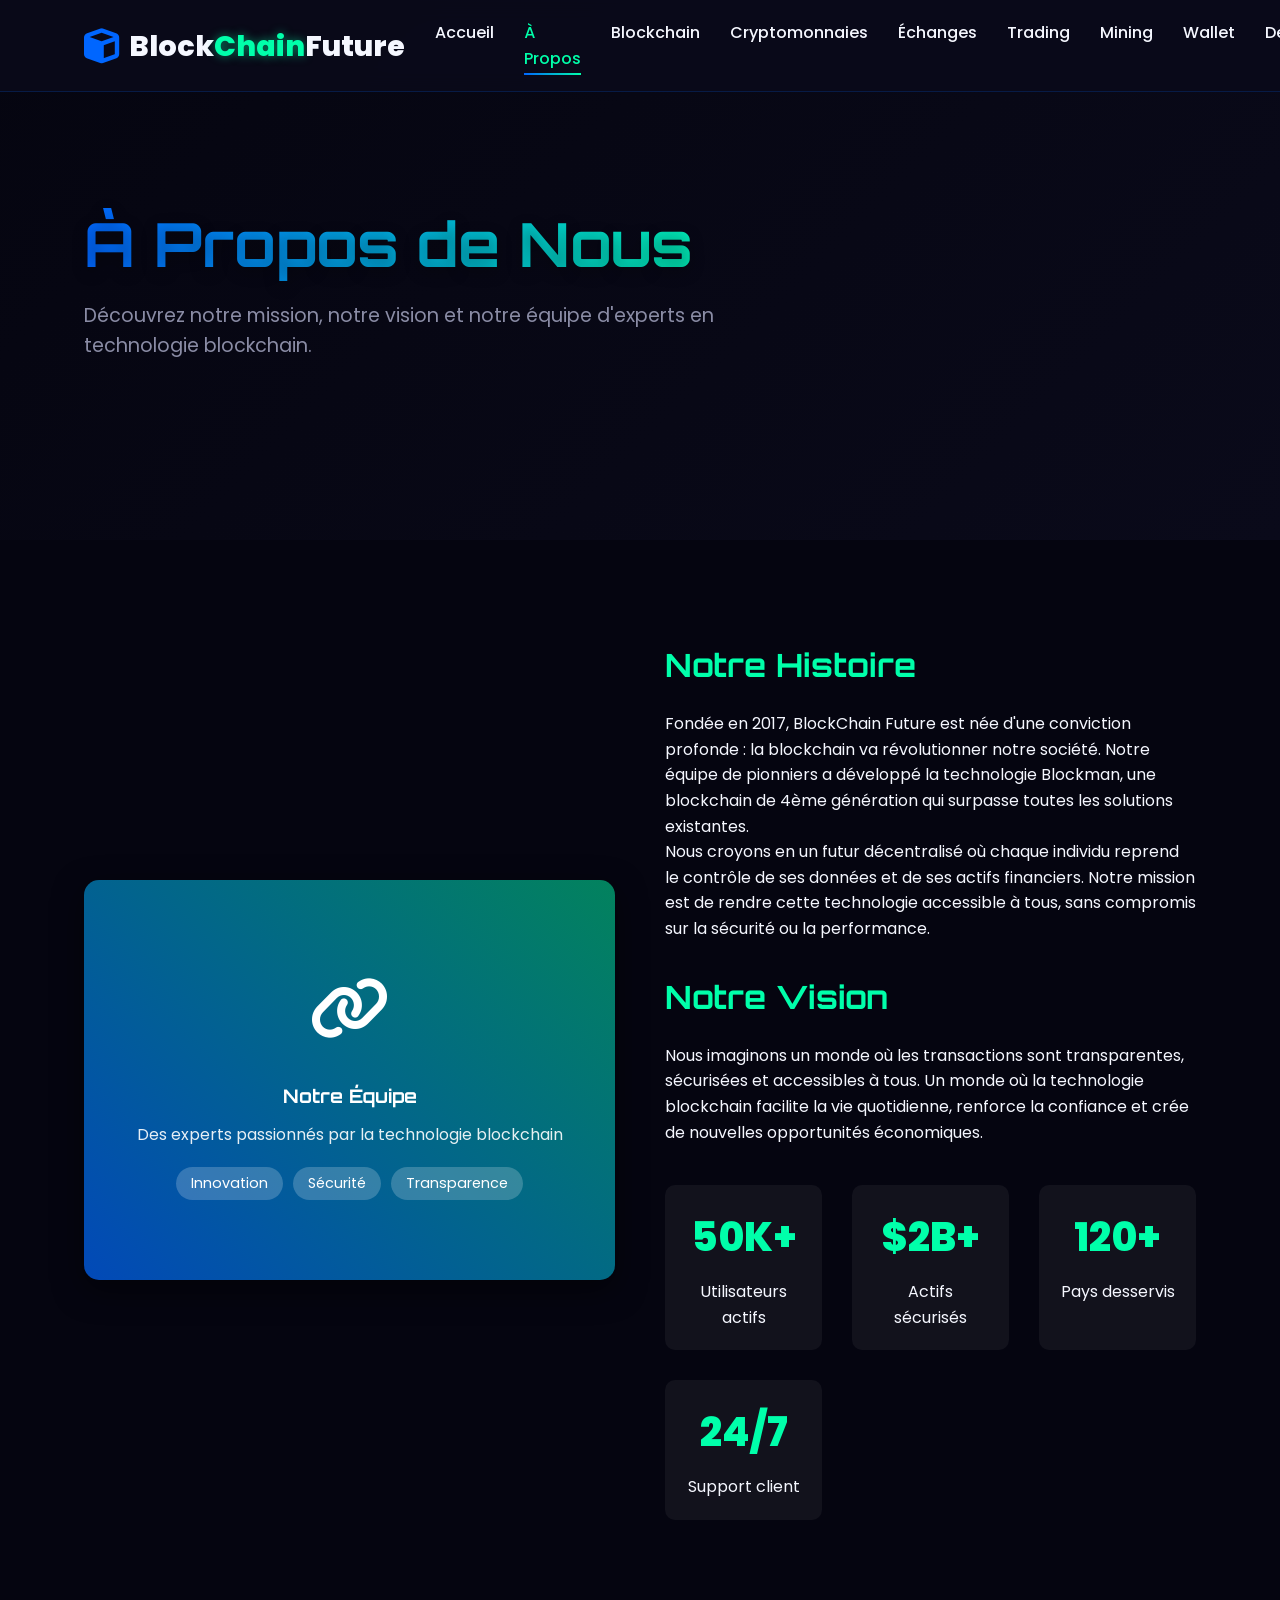
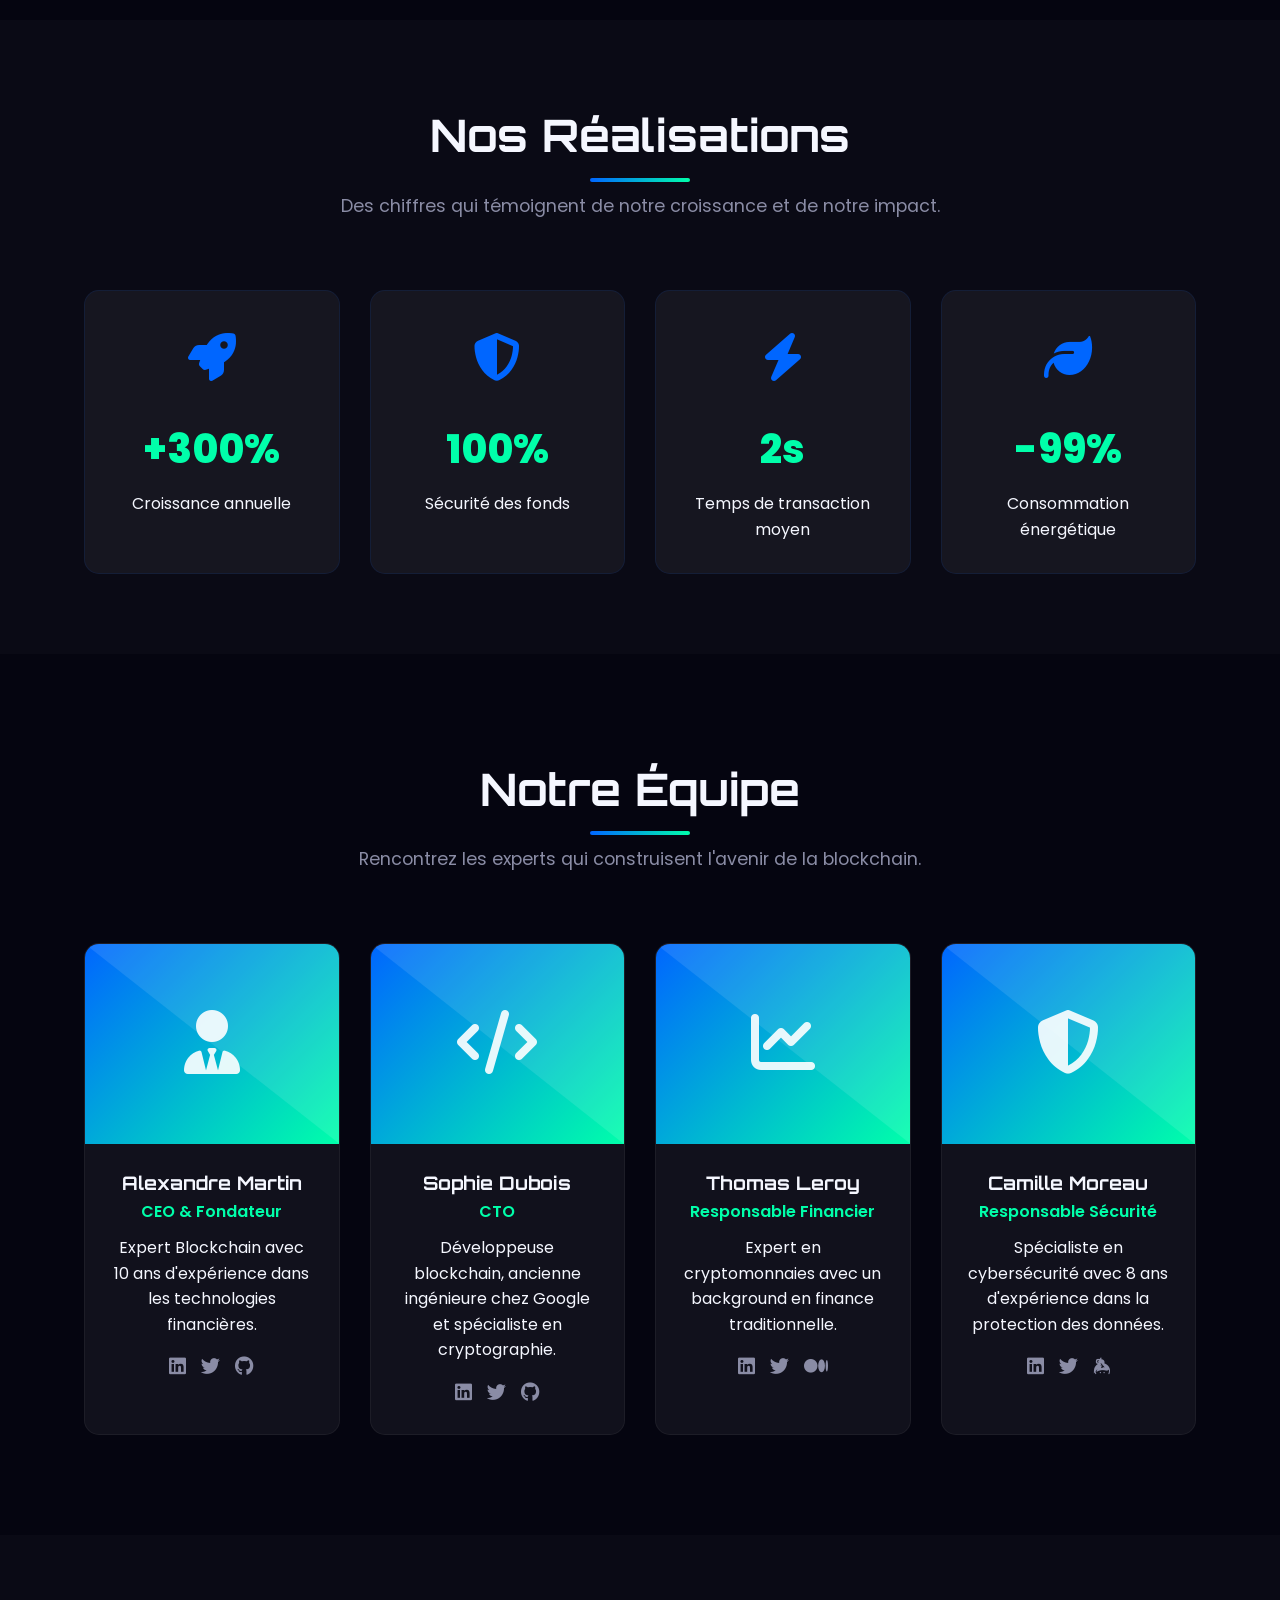
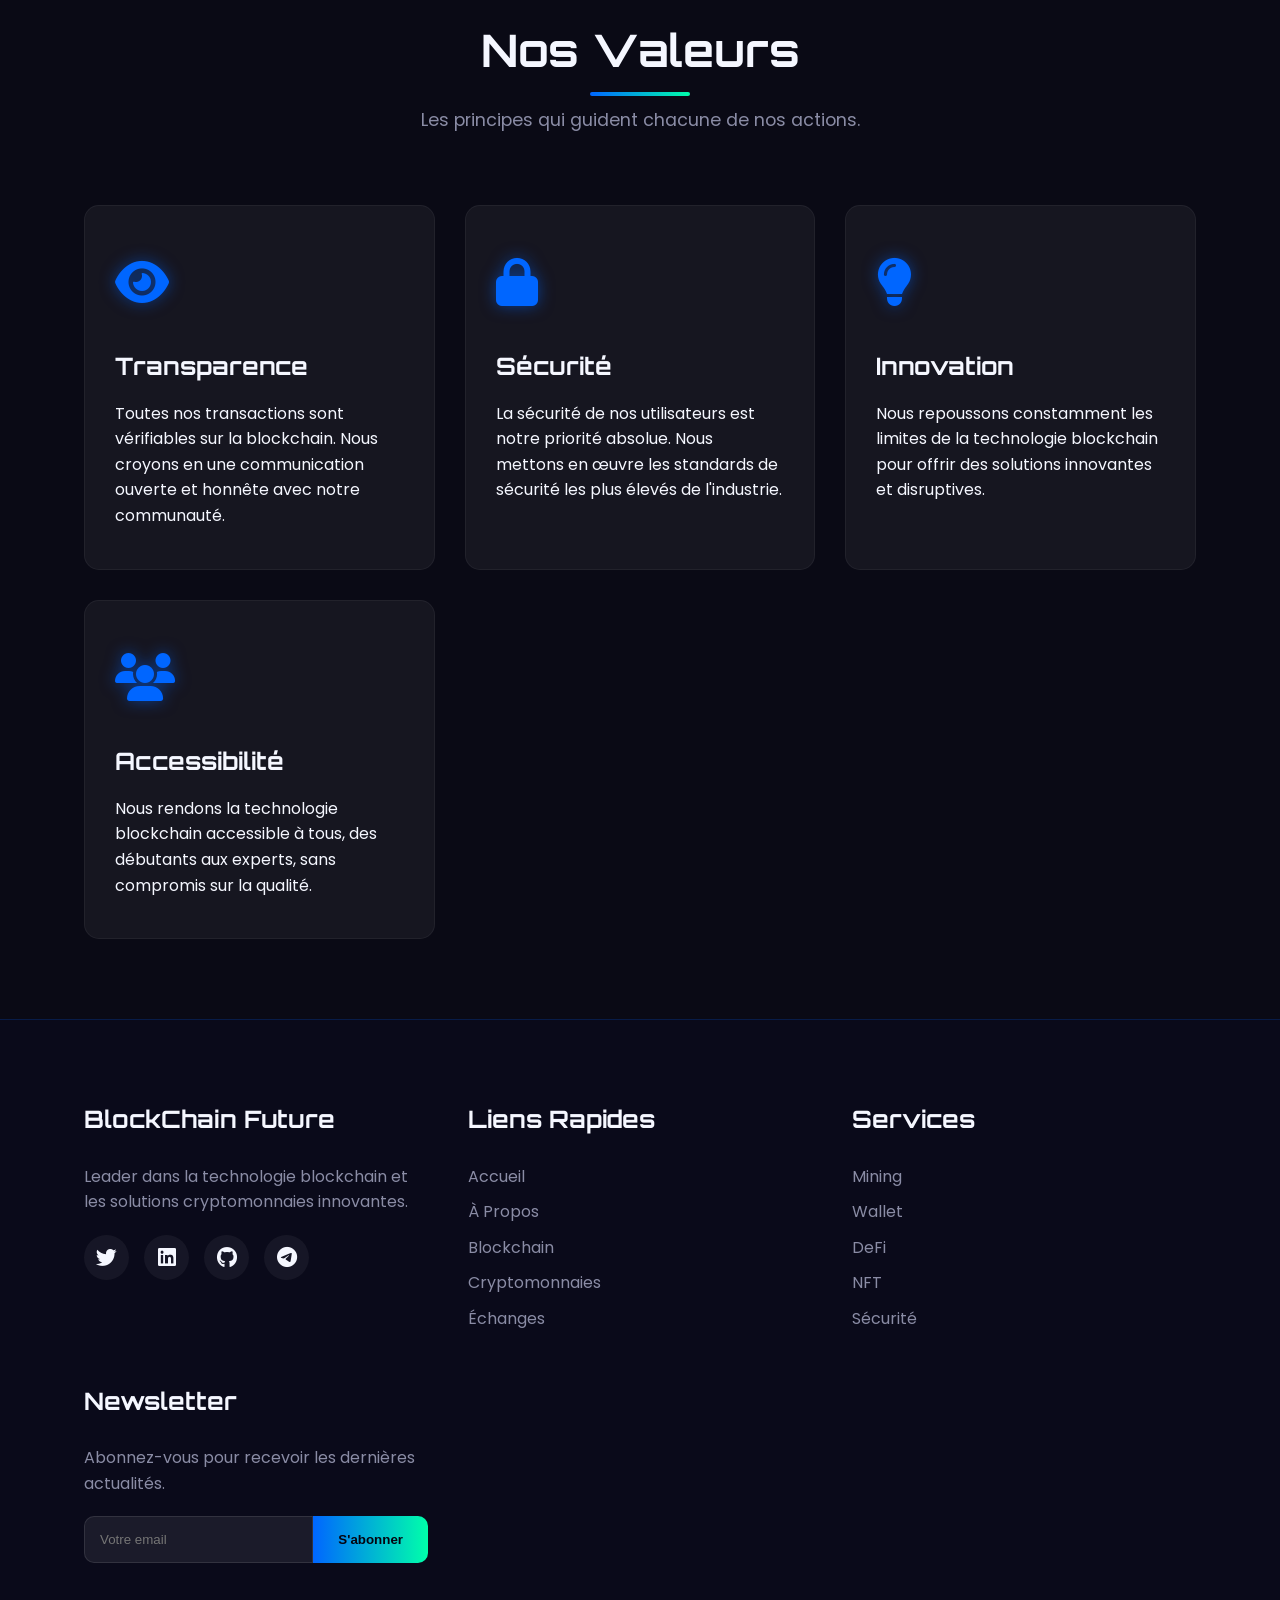
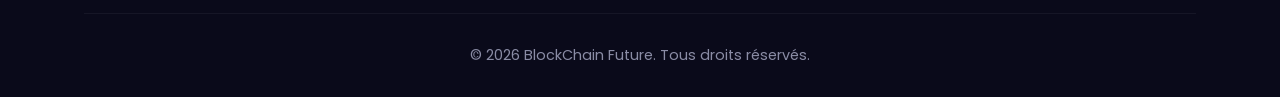
==== about.html @ aa8443ab "Update copyright year to 2026" ====
<!DOCTYPE html>
<html lang="fr">
<head>
    <meta charset="UTF-8">
    <meta name="viewport" content="width=device-width, initial-scale=1.0">
    <title>BlockChain Future - À Propos</title>
    <link rel="stylesheet" href="https://cdnjs.cloudflare.com/ajax/libs/font-awesome/6.4.0/css/all.min.css">
    <link href="https://fonts.googleapis.com/css2?family=Poppins:wght@300;400;500;600;700&family=Orbitron:wght@400;500;700;800&display=swap" rel="stylesheet">
    <link rel="stylesheet" href="style.css">
    <style>
        /* Styles spécifiques pour la page À Propos */
        .about-image-container {
            position: relative;
            border-radius: 15px;
            overflow: hidden;
            box-shadow: var(--shadow);
            height: 400px;
            transition: all 0.5s ease;
        }
        
        .about-image-container:hover {
            transform: translateY(-10px);
            box-shadow: 0 20px 40px rgba(0, 0, 0, 0.4);
        }
        
        .about-image-overlay {
            position: absolute;
            top: 0;
            left: 0;
            width: 100%;
            height: 100%;
            background: linear-gradient(45deg, rgba(0,102,255,0.7), rgba(0,255,170,0.5));
            display: flex;
            align-items: center;
            justify-content: center;
            flex-direction: column;
            color: white;
            text-align: center;
            padding: 30px;
        }
        
        .about-image-icon {
            font-size: 4rem;
            margin-bottom: 20px;
            animation: pulse 2s infinite;
        }
        
        .team-gallery {
            display: grid;
            grid-template-columns: repeat(auto-fit, minmax(250px, 1fr));
            gap: 30px;
            margin-top: 50px;
        }
        
        .team-member {
            background-color: rgba(255, 255, 255, 0.05);
            border-radius: 15px;
            overflow: hidden;
            transition: all 0.3s ease;
            border: 1px solid rgba(255, 255, 255, 0.05);
            text-align: center;
        }
        
        .team-member:hover {
            transform: translateY(-10px);
            border-color: var(--primary);
            box-shadow: var(--shadow);
        }
        
        .member-photo {
            height: 200px;
            width: 100%;
            background: linear-gradient(135deg, var(--primary), var(--secondary));
            position: relative;
            overflow: hidden;
        }
        
        .member-photo::before {
            content: '';
            position: absolute;
            top: 0;
            left: 0;
            width: 100%;
            height: 100%;
            background-image: url('data:image/svg+xml;utf8,<svg xmlns="http://www.w3.org/2000/svg" viewBox="0 0 100 100" preserveAspectRatio="none"><path d="M0,0 L100,0 L100,100 Z" fill="rgba(255,255,255,0.1)"/></svg>');
        }
        
        .member-info {
            padding: 25px;
        }
        
        .member-role {
            color: var(--secondary);
            font-weight: 600;
            margin-bottom: 10px;
        }
        
        .member-social {
            display: flex;
            justify-content: center;
            gap: 15px;
            margin-top: 15px;
        }
        
        .member-social a {
            color: var(--gray);
            font-size: 1.2rem;
            transition: all 0.3s ease;
        }
        
        .member-social a:hover {
            color: var(--primary);
            transform: translateY(-3px);
        }
        
        .achievements {
            display: grid;
            grid-template-columns: repeat(auto-fit, minmax(200px, 1fr));
            gap: 30px;
            margin-top: 50px;
        }
        
        .achievement-item {
            text-align: center;
            padding: 30px 20px;
            background-color: rgba(255, 255, 255, 0.05);
            border-radius: 15px;
            border: 1px solid rgba(0, 102, 255, 0.1);
            transition: all 0.3s ease;
        }
        
        .achievement-item:hover {
            transform: translateY(-10px);
            border-color: var(--primary);
            box-shadow: var(--shadow);
        }
        
        .achievement-icon {
            font-size: 3rem;
            color: var(--primary);
            margin-bottom: 20px;
        }
        
        .achievement-number {
            font-size: 2.5rem;
            font-weight: 800;
            color: var(--secondary);
            margin-bottom: 10px;
        }
        
        @keyframes float {
            0%, 100% { transform: translateY(0); }
            50% { transform: translateY(-20px); }
        }
        
        .floating-icon {
            animation: float 5s ease-in-out infinite;
        }
    </style>
</head>
<body>
    <!-- Navigation -->
    <nav class="navbar">
        <div class="container nav-container">
            <a href="index.html" class="logo">
                <i class="fas fa-cube"></i> Block<span>Chain</span>Future
            </a>
            
            <button class="mobile-menu-btn" id="mobileMenuBtn">
                <i class="fas fa-bars"></i>
            </button>
            
            <ul class="nav-links" id="navLinks">
                <li><a href="index.html" class="nav-link">Accueil</a></li>
                <li><a href="about.html" class="nav-link active">À Propos</a></li>
                <li><a href="blockchain.html" class="nav-link">Blockchain</a></li>
                <li><a href="crypto.html" class="nav-link">Cryptomonnaies</a></li>
                <li><a href="exchanges.html" class="nav-link">Échanges</a></li>
                <li><a href="trading.html" class="nav-link">Trading</a></li>
                <li><a href="mining.html" class="nav-link">Mining</a></li>
                <li><a href="wallet.html" class="nav-link">Wallet</a></li>
                <li><a href="defi.html" class="nav-link">DeFi</a></li>
                <li><a href="nft.html" class="nav-link">NFT</a></li>
                <li><a href="security.html" class="nav-link">Sécurité</a></li>
                <li><a href="contact.html" class="nav-link">Contact</a></li>
            </ul>
        </div>
    </nav>

    <!-- About Hero -->
    <section class="hero" style="min-height: 60vh; padding: 150px 0 80px;">
        <div class="container">
            <div class="hero-content">
                <h1>À Propos de Nous</h1>
                <p>Découvrez notre mission, notre vision et notre équipe d'experts en technologie blockchain.</p>
            </div>
        </div>
    </section>

    <!-- About Content -->
    <section class="about-section">
        <div class="container">
            <div class="about-content">
                <div class="about-image-container">
                    <div class="about-image-overlay">
                        <div class="about-image-icon floating-icon">
                            <i class="fas fa-link"></i>
                        </div>
                        <h3 style="color: white; margin-bottom: 10px;">Notre Équipe</h3>
                        <p style="color: rgba(255,255,255,0.9);">Des experts passionnés par la technologie blockchain</p>
                        <div style="margin-top: 20px; display: flex; gap: 10px; flex-wrap: wrap; justify-content: center;">
                            <span style="background: rgba(255,255,255,0.2); padding: 5px 15px; border-radius: 20px; font-size: 0.9rem;">Innovation</span>
                            <span style="background: rgba(255,255,255,0.2); padding: 5px 15px; border-radius: 20px; font-size: 0.9rem;">Sécurité</span>
                            <span style="background: rgba(255,255,255,0.2); padding: 5px 15px; border-radius: 20px; font-size: 0.9rem;">Transparence</span>
                        </div>
                    </div>
                    <!-- L'image serait ici en arrière-plan, mais nous utilisons un overlay coloré -->
                </div>
                
                <div class="about-text">
                    <h3>Notre Histoire</h3>
                    <p>Fondée en 2017, BlockChain Future est née d'une conviction profonde : la blockchain va révolutionner notre société. Notre équipe de pionniers a développé la technologie Blockman, une blockchain de 4ème génération qui surpasse toutes les solutions existantes.</p>
                    <p>Nous croyons en un futur décentralisé où chaque individu reprend le contrôle de ses données et de ses actifs financiers. Notre mission est de rendre cette technologie accessible à tous, sans compromis sur la sécurité ou la performance.</p>
                    
                    <h3 style="margin-top: 30px;">Notre Vision</h3>
                    <p>Nous imaginons un monde où les transactions sont transparentes, sécurisées et accessibles à tous. Un monde où la technologie blockchain facilite la vie quotidienne, renforce la confiance et crée de nouvelles opportunités économiques.</p>
                    
                    <div class="stats" style="margin-top: 40px;">
                        <div class="stat-item">
                            <div class="stat-number">50K+</div>
                            <div>Utilisateurs actifs</div>
                        </div>
                        <div class="stat-item">
                            <div class="stat-number">$2B+</div>
                            <div>Actifs sécurisés</div>
                        </div>
                        <div class="stat-item">
                            <div class="stat-number">120+</div>
                            <div>Pays desservis</div>
                        </div>
                        <div class="stat-item">
                            <div class="stat-number">24/7</div>
                            <div>Support client</div>
                        </div>
                    </div>
                </div>
            </div>
        </div>
    </section>

    <!-- Achievements Section -->
    <section class="achievements-section" style="background-color: rgba(255,255,255,0.02); padding: 80px 0;">
        <div class="container">
            <div class="section-title">
                <h2>Nos Réalisations</h2>
                <p>Des chiffres qui témoignent de notre croissance et de notre impact.</p>
            </div>
            
            <div class="achievements">
                <div class="achievement-item">
                    <div class="achievement-icon">
                        <i class="fas fa-rocket"></i>
                    </div>
                    <div class="achievement-number">+300%</div>
                    <p>Croissance annuelle</p>
                </div>
                
                <div class="achievement-item">
                    <div class="achievement-icon">
                        <i class="fas fa-shield-alt"></i>
                    </div>
                    <div class="achievement-number">100%</div>
                    <p>Sécurité des fonds</p>
                </div>
                
                <div class="achievement-item">
                    <div class="achievement-icon">
                        <i class="fas fa-bolt"></i>
                    </div>
                    <div class="achievement-number">2s</div>
                    <p>Temps de transaction moyen</p>
                </div>
                
                <div class="achievement-item">
                    <div class="achievement-icon">
                        <i class="fas fa-leaf"></i>
                    </div>
                    <div class="achievement-number">-99%</div>
                    <p>Consommation énergétique</p>
                </div>
            </div>
        </div>
    </section>

    <!-- Team Section -->
    <section class="team-section">
        <div class="container">
            <div class="section-title">
                <h2>Notre Équipe</h2>
                <p>Rencontrez les experts qui construisent l'avenir de la blockchain.</p>
            </div>
            
            <div class="team-gallery">
                <div class="team-member">
                    <div class="member-photo">
                        <div style="position: absolute; top: 50%; left: 50%; transform: translate(-50%, -50%); font-size: 4rem; color: rgba(255,255,255,0.9);">
                            <i class="fas fa-user-tie"></i>
                        </div>
                    </div>
                    <div class="member-info">
                        <h3>Alexandre Martin</h3>
                        <div class="member-role">CEO & Fondateur</div>
                        <p>Expert Blockchain avec 10 ans d'expérience dans les technologies financières.</p>
                        <div class="member-social">
                            <a href="#"><i class="fab fa-linkedin"></i></a>
                            <a href="#"><i class="fab fa-twitter"></i></a>
                            <a href="#"><i class="fab fa-github"></i></a>
                        </div>
                    </div>
                </div>
                
                <div class="team-member">
                    <div class="member-photo">
                        <div style="position: absolute; top: 50%; left: 50%; transform: translate(-50%, -50%); font-size: 4rem; color: rgba(255,255,255,0.9);">
                            <i class="fas fa-code"></i>
                        </div>
                    </div>
                    <div class="member-info">
                        <h3>Sophie Dubois</h3>
                        <div class="member-role">CTO</div>
                        <p>Développeuse blockchain, ancienne ingénieure chez Google et spécialiste en cryptographie.</p>
                        <div class="member-social">
                            <a href="#"><i class="fab fa-linkedin"></i></a>
                            <a href="#"><i class="fab fa-twitter"></i></a>
                            <a href="#"><i class="fab fa-github"></i></a>
                        </div>
                    </div>
                </div>
                
                <div class="team-member">
                    <div class="member-photo">
                        <div style="position: absolute; top: 50%; left: 50%; transform: translate(-50%, -50%); font-size: 4rem; color: rgba(255,255,255,0.9);">
                            <i class="fas fa-chart-line"></i>
                        </div>
                    </div>
                    <div class="member-info">
                        <h3>Thomas Leroy</h3>
                        <div class="member-role">Responsable Financier</div>
                        <p>Expert en cryptomonnaies avec un background en finance traditionnelle.</p>
                        <div class="member-social">
                            <a href="#"><i class="fab fa-linkedin"></i></a>
                            <a href="#"><i class="fab fa-twitter"></i></a>
                            <a href="#"><i class="fab fa-medium"></i></a>
                        </div>
                    </div>
                </div>
                
                <div class="team-member">
                    <div class="member-photo">
                        <div style="position: absolute; top: 50%; left: 50%; transform: translate(-50%, -50%); font-size: 4rem; color: rgba(255,255,255,0.9);">
                            <i class="fas fa-shield-alt"></i>
                        </div>
                    </div>
                    <div class="member-info">
                        <h3>Camille Moreau</h3>
                        <div class="member-role">Responsable Sécurité</div>
                        <p>Spécialiste en cybersécurité avec 8 ans d'expérience dans la protection des données.</p>
                        <div class="member-social">
                            <a href="#"><i class="fab fa-linkedin"></i></a>
                            <a href="#"><i class="fab fa-twitter"></i></a>
                            <a href="#"><i class="fab fa-keybase"></i></a>
                        </div>
                    </div>
                </div>
            </div>
        </div>
    </section>

    <!-- Values Section -->
    <section class="values-section" style="background-color: rgba(255,255,255,0.02); padding: 80px 0;">
        <div class="container">
            <div class="section-title">
                <h2>Nos Valeurs</h2>
                <p>Les principes qui guident chacune de nos actions.</p>
            </div>
            
            <div class="features">
                <div class="feature-card">
                    <div class="feature-icon">
                        <i class="fas fa-eye"></i>
                    </div>
                    <h3>Transparence</h3>
                    <p>Toutes nos transactions sont vérifiables sur la blockchain. Nous croyons en une communication ouverte et honnête avec notre communauté.</p>
                </div>
                
                <div class="feature-card">
                    <div class="feature-icon">
                        <i class="fas fa-lock"></i>
                    </div>
                    <h3>Sécurité</h3>
                    <p>La sécurité de nos utilisateurs est notre priorité absolue. Nous mettons en œuvre les standards de sécurité les plus élevés de l'industrie.</p>
                </div>
                
                <div class="feature-card">
                    <div class="feature-icon">
                        <i class="fas fa-lightbulb"></i>
                    </div>
                    <h3>Innovation</h3>
                    <p>Nous repoussons constamment les limites de la technologie blockchain pour offrir des solutions innovantes et disruptives.</p>
                </div>
                
                <div class="feature-card">
                    <div class="feature-icon">
                        <i class="fas fa-users"></i>
                    </div>
                    <h3>Accessibilité</h3>
                    <p>Nous rendons la technologie blockchain accessible à tous, des débutants aux experts, sans compromis sur la qualité.</p>
                </div>
            </div>
        </div>
    </section>

    <!-- Footer -->
    <footer>
        <div class="container">
            <div class="footer-content">
                <div class="footer-column">
                    <h3>BlockChain Future</h3>
                    <p>Leader dans la technologie blockchain et les solutions cryptomonnaies innovantes.</p>
                    <div class="social-icons">
                        <a href="#"><i class="fab fa-twitter"></i></a>
                        <a href="#"><i class="fab fa-linkedin"></i></a>
                        <a href="#"><i class="fab fa-github"></i></a>
                        <a href="#"><i class="fab fa-telegram"></i></a>
                    </div>
                </div>
                
                <div class="footer-column">
                    <h3>Liens Rapides</h3>
                    <a href="index.html">Accueil</a>
                    <a href="about.html">À Propos</a>
                    <a href="blockchain.html">Blockchain</a>
                    <a href="crypto.html">Cryptomonnaies</a>
                    <a href="exchanges.html">Échanges</a>
                </div>
                
                <div class="footer-column">
                    <h3>Services</h3>
                    <a href="mining.html">Mining</a>
                    <a href="wallet.html">Wallet</a>
                    <a href="defi.html">DeFi</a>
                    <a href="nft.html">NFT</a>
                    <a href="security.html">Sécurité</a>
                </div>
                
                <div class="footer-column">
                    <h3>Newsletter</h3>
                    <p>Abonnez-vous pour recevoir les dernières actualités.</p>
                    <div class="newsletter-form">
                        <input type="email" class="newsletter-input" placeholder="Votre email">
                        <button class="newsletter-btn">S'abonner</button>
                    </div>
                </div>
            </div>
            
            <div class="copyright">
                <p>&copy; 2026 BlockChain Future. Tous droits réservés.</p>
            </div>
        </div>
    </footer>

    <script src="script.js"></script>
    <script>
        // Script spécifique pour la page À Propos
        document.addEventListener('DOMContentLoaded', function() {
            // Animation des membres de l'équipe
            const teamMembers = document.querySelectorAll('.team-member');
            
            teamMembers.forEach((member, index) => {
                member.style.opacity = '0';
                member.style.transform = 'translateY(30px)';
                
                setTimeout(() => {
                    member.style.transition = 'opacity 0.5s ease, transform 0.5s ease';
                    member.style.opacity = '1';
                    member.style.transform = 'translateY(0)';
                }, 200 * index);
            });
            
            // Animation des réalisations
            const achievementNumbers = document.querySelectorAll('.achievement-number');
            
            achievementNumbers.forEach(number => {
                const finalValue = number.textContent;
                let currentValue = 0;
                
                // Animer les chiffres
                const animateNumber = () => {
                    if (currentValue < parseFloat(finalValue.replace('+', '').replace('%', ''))) {
                        currentValue += parseFloat(finalValue) / 20;
                        number.textContent = Math.floor(currentValue) + finalValue.replace(/[0-9]/g, '');
                        setTimeout(animateNumber, 50);
                    } else {
                        number.textContent = finalValue;
                    }
                };
                
                // Démarrer l'animation quand l'élément est visible
                const observer = new IntersectionObserver((entries) => {
                    entries.forEach(entry => {
                        if (entry.isIntersecting) {
                            animateNumber();
                            observer.unobserve(entry.target);
                        }
                    });
                }, { threshold: 0.5 });
                
                observer.observe(number);
            });
            
            // Animation de l'image au survol
            const aboutImage = document.querySelector('.about-image-container');
            if (aboutImage) {
                aboutImage.addEventListener('mouseenter', function() {
                    const icon = this.querySelector('.about-image-icon');
                    icon.style.transform = 'scale(1.2) rotate(10deg)';
                });
                
                aboutImage.addEventListener('mouseleave', function() {
                    const icon = this.querySelector('.about-image-icon');
                    icon.style.transform = 'scale(1) rotate(0deg)';
                });
            }
        });
    </script>
</body>
</html>
---- style.css ----
/* ===== RESET & VARIABLES ===== */
* {
    margin: 0;
    padding: 0;
    box-sizing: border-box;
}

:root {
    --primary: #0066ff;
    --secondary: #00ffaa;
    --accent: #ff00cc;
    --dark: #0a0a1a;
    --darker: #050510;
    --light: #f5f7ff;
    --gray: #8a8ca5;
    --success: #00ff88;
    --warning: #ffcc00;
    --danger: #ff3366;
    --shadow: 0 10px 30px rgba(0, 0, 0, 0.5);
    --glow: 0 0 20px rgba(0, 102, 255, 0.5);
    --glow-secondary: 0 0 20px rgba(0, 255, 170, 0.5);
}

html {
    scroll-behavior: smooth;
}

body {
    font-family: 'Poppins', sans-serif;
    background-color: var(--darker);
    color: var(--light);
    line-height: 1.6;
    overflow-x: hidden;
}

h1, h2, h3, h4, h5 {
    font-family: 'Orbitron', sans-serif;
    font-weight: 700;
}

.container {
    width: 90%;
    max-width: 1200px;
    margin: 0 auto;
    padding: 0 20px;
}

/* ===== NAVIGATION ===== */
.navbar {
    position: fixed;
    top: 0;
    left: 0;
    width: 100%;
    background-color: rgba(10, 10, 26, 0.95);
    backdrop-filter: blur(10px);
    padding: 20px 0;
    z-index: 1000;
    border-bottom: 1px solid rgba(0, 102, 255, 0.2);
    transition: all 0.3s ease;
}

.navbar.scrolled {
    padding: 15px 0;
    box-shadow: var(--shadow);
}

.nav-container {
    display: flex;
    justify-content: space-between;
    align-items: center;
}

.logo {
    display: flex;
    align-items: center;
    font-size: 1.8rem;
    font-weight: 800;
    color: var(--light);
    text-decoration: none;
}

.logo i {
    color: var(--primary);
    margin-right: 10px;
    font-size: 2.2rem;
}

.logo span {
    color: var(--secondary);
    text-shadow: 0 0 10px rgba(0, 255, 170, 0.5);
}

.nav-links {
    display: flex;
    list-style: none;
}

.nav-links li {
    margin-left: 30px;
}

.nav-links a {
    color: var(--light);
    text-decoration: none;
    font-weight: 500;
    font-size: 1rem;
    transition: all 0.3s ease;
    position: relative;
    padding: 5px 0;
}

.nav-links a:hover {
    color: var(--secondary);
}

.nav-links a.active {
    color: var(--secondary);
}

.nav-links a.active::after {
    width: 100%;
}

.nav-links a::after {
    content: '';
    position: absolute;
    bottom: 0;
    left: 0;
    width: 0;
    height: 2px;
    background: linear-gradient(to right, var(--primary), var(--secondary));
    transition: width 0.3s ease;
}

.nav-links a:hover::after {
    width: 100%;
}

.mobile-menu-btn {
    display: none;
    background: none;
    border: none;
    color: var(--light);
    font-size: 1.5rem;
    cursor: pointer;
}

/* ===== HERO SECTION ===== */
.hero {
    padding: 180px 0 120px;
    background: linear-gradient(135deg, var(--darker) 0%, var(--dark) 100%);
    position: relative;
    overflow: hidden;
    min-height: 100vh;
    display: flex;
    align-items: center;
}

.hero-bg {
    position: absolute;
    top: 0;
    left: 0;
    width: 100%;
    height: 100%;
    background-image: 
        radial-gradient(circle at 20% 30%, rgba(0, 102, 255, 0.1) 0%, transparent 20%),
        radial-gradient(circle at 80% 70%, rgba(0, 255, 170, 0.1) 0%, transparent 20%),
        radial-gradient(circle at 40% 80%, rgba(255, 0, 204, 0.05) 0%, transparent 20%);
    z-index: 1;
}

.hero-content {
    max-width: 700px;
    position: relative;
    z-index: 2;
}

.hero h1 {
    font-size: 3.8rem;
    margin-bottom: 20px;
    line-height: 1.2;
    background: linear-gradient(to right, var(--primary), var(--secondary));
    -webkit-background-clip: text;
    background-clip: text;
    color: transparent;
    text-shadow: 0 5px 15px rgba(0, 0, 0, 0.3);
}

.hero p {
    font-size: 1.2rem;
    margin-bottom: 40px;
    color: var(--gray);
}

.hero-buttons {
    display: flex;
    gap: 20px;
    flex-wrap: wrap;
}

.btn {
    display: inline-block;
    padding: 16px 40px;
    background: linear-gradient(to right, var(--primary), var(--secondary));
    color: var(--darker);
    text-decoration: none;
    border-radius: 50px;
    font-weight: 700;
    font-size: 1rem;
    transition: all 0.3s ease;
    border: none;
    cursor: pointer;
    position: relative;
    overflow: hidden;
    z-index: 1;
    text-transform: uppercase;
    letter-spacing: 1px;
}

.btn::before {
    content: '';
    position: absolute;
    top: 0;
    left: 0;
    width: 0;
    height: 100%;
    background: linear-gradient(to right, var(--secondary), var(--primary));
    transition: width 0.5s ease;
    z-index: -1;
}

.btn:hover::before {
    width: 100%;
}

.btn:hover {
    transform: translateY(-5px);
    box-shadow: var(--glow);
    color: var(--darker);
}

.btn-outline {
    background: transparent;
    border: 2px solid var(--primary);
    color: var(--light);
}

.btn-outline:hover {
    background: var(--primary);
    color: var(--dark);
}

/* ===== SECTIONS COMMUNES ===== */
section {
    padding: 100px 0;
    position: relative;
}

.section-title {
    text-align: center;
    margin-bottom: 70px;
}

.section-title h2 {
    font-size: 2.8rem;
    margin-bottom: 20px;
    color: var(--light);
    position: relative;
    display: inline-block;
}

.section-title h2::after {
    content: '';
    position: absolute;
    bottom: -10px;
    left: 50%;
    transform: translateX(-50%);
    width: 100px;
    height: 4px;
    background: linear-gradient(to right, var(--primary), var(--secondary));
    border-radius: 2px;
}

.section-title p {
    color: var(--gray);
    max-width: 700px;
    margin: 0 auto;
    font-size: 1.1rem;
}

/* ===== FEATURES ===== */
.features {
    display: grid;
    grid-template-columns: repeat(auto-fit, minmax(320px, 1fr));
    gap: 30px;
    margin-top: 50px;
}

.feature-card {
    background-color: rgba(255, 255, 255, 0.05);
    border-radius: 15px;
    padding: 40px 30px;
    transition: all 0.4s ease;
    border: 1px solid rgba(255, 255, 255, 0.05);
    position: relative;
    overflow: hidden;
    z-index: 1;
}

.feature-card::before {
    content: '';
    position: absolute;
    top: 0;
    left: 0;
    width: 100%;
    height: 100%;
    background: linear-gradient(135deg, rgba(0, 102, 255, 0.1), rgba(0, 255, 170, 0.1));
    z-index: -1;
    opacity: 0;
    transition: opacity 0.4s ease;
}

.feature-card:hover {
    transform: translateY(-15px);
    border-color: var(--primary);
    box-shadow: var(--shadow);
}

.feature-card:hover::before {
    opacity: 1;
}

.feature-icon {
    font-size: 3rem;
    color: var(--primary);
    margin-bottom: 25px;
    text-shadow: 0 0 15px rgba(0, 102, 255, 0.5);
}

.feature-card h3 {
    font-size: 1.5rem;
    margin-bottom: 15px;
    color: var(--light);
}

/* ===== ABOUT PAGE STYLES ===== */
.about-content {
    display: grid;
    grid-template-columns: repeat(auto-fit, minmax(300px, 1fr));
    gap: 50px;
    align-items: center;
}

.about-img {
    position: relative;
    border-radius: 15px;
    overflow: hidden;
    box-shadow: var(--shadow);
}

.about-img img {
    width: 100%;
    height: auto;
    display: block;
    transition: transform 0.5s ease;
}

.about-img:hover img {
    transform: scale(1.05);
}

.about-text h3 {
    font-size: 2rem;
    margin-bottom: 20px;
    color: var(--secondary);
}

.stats {
    display: grid;
    grid-template-columns: repeat(auto-fit, minmax(150px, 1fr));
    gap: 30px;
    margin-top: 40px;
}

.stat-item {
    text-align: center;
    padding: 20px;
    background-color: rgba(255, 255, 255, 0.05);
    border-radius: 10px;
}

.stat-number {
    font-size: 2.5rem;
    font-weight: 800;
    color: var(--secondary);
    margin-bottom: 10px;
}

/* ===== BLOCKCHAIN PAGE STYLES ===== */
.blockchain-demo {
    width: 100%;
    height: 300px;
    background-color: rgba(0, 0, 0, 0.3);
    border-radius: 15px;
    margin-top: 50px;
    position: relative;
    overflow: hidden;
    border: 1px solid rgba(0, 102, 255, 0.2);
}

/* ===== CRYPTO PAGE STYLES ===== */
.crypto-grid {
    display: grid;
    grid-template-columns: repeat(auto-fit, minmax(280px, 1fr));
    gap: 30px;
    margin-top: 50px;
}

.crypto-card {
    background-color: rgba(255, 255, 255, 0.05);
    border-radius: 15px;
    padding: 30px;
    transition: all 0.3s ease;
    border: 1px solid rgba(255, 255, 255, 0.05);
    position: relative;
}

.crypto-card:hover {
    transform: translateY(-10px);
    border-color: var(--primary);
    box-shadow: var(--shadow);
}

.crypto-header {
    display: flex;
    align-items: center;
    margin-bottom: 20px;
}

.crypto-icon {
    font-size: 2.5rem;
    margin-right: 15px;
}

.crypto-name h3 {
    font-size: 1.5rem;
    margin-bottom: 5px;
}

.crypto-price {
    font-size: 1.8rem;
    font-weight: 700;
    color: var(--secondary);
    margin-bottom: 10px;
}

.price-change {
    font-size: 1rem;
    font-weight: 600;
    padding: 3px 10px;
    border-radius: 20px;
    display: inline-block;
}

.up {
    background-color: rgba(0, 255, 136, 0.1);
    color: var(--success);
}

.down {
    background-color: rgba(255, 51, 102, 0.1);
    color: var(--danger);
}

/* ===== MINING PAGE STYLES ===== */
.mining-stats {
    display: grid;
    grid-template-columns: repeat(auto-fit, minmax(250px, 1fr));
    gap: 30px;
    margin-top: 50px;
}

.mining-stat {
    text-align: center;
    padding: 40px 20px;
    background-color: rgba(255, 255, 255, 0.05);
    border-radius: 15px;
    border: 1px solid rgba(0, 255, 170, 0.1);
}

.mining-stat i {
    font-size: 3rem;
    color: var(--secondary);
    margin-bottom: 20px;
}

/* ===== WALLET PAGE STYLES ===== */
.wallet-features {
    display: grid;
    grid-template-columns: repeat(auto-fit, minmax(300px, 1fr));
    gap: 30px;
    margin-top: 50px;
}

/* ===== DEFI PAGE STYLES ===== */
.defi-platforms {
    display: flex;
    flex-wrap: wrap;
    justify-content: center;
    gap: 20px;
    margin-top: 50px;
}

.platform-card {
    width: 180px;
    padding: 25px 15px;
    background-color: rgba(255, 255, 255, 0.05);
    border-radius: 15px;
    text-align: center;
    transition: all 0.3s ease;
}

.platform-card:hover {
    transform: translateY(-10px);
    background-color: rgba(0, 102, 255, 0.1);
    border: 1px solid var(--primary);
}

/* ===== NFT PAGE STYLES ===== */
.nft-gallery {
    display: grid;
    grid-template-columns: repeat(auto-fill, minmax(250px, 1fr));
    gap: 30px;
    margin-top: 50px;
}

.nft-item {
    background-color: rgba(255, 255, 255, 0.05);
    border-radius: 15px;
    overflow: hidden;
    transition: all 0.3s ease;
    border: 1px solid rgba(255, 255, 255, 0.05);
}

.nft-item:hover {
    transform: translateY(-10px);
    border-color: var(--accent);
    box-shadow: 0 10px 30px rgba(255, 0, 204, 0.2);
}

.nft-image {
    height: 200px;
    width: 100%;
    background: linear-gradient(45deg, var(--primary), var(--accent));
    display: flex;
    align-items: center;
    justify-content: center;
    font-size: 4rem;
}

.nft-info {
    padding: 20px;
}

/* ===== SECURITY PAGE STYLES ===== */
.security-features {
    display: grid;
    grid-template-columns: repeat(auto-fit, minmax(300px, 1fr));
    gap: 30px;
    margin-top: 50px;
}

/* ===== CONTACT PAGE STYLES ===== */
.contact-container {
    display: grid;
    grid-template-columns: repeat(auto-fit, minmax(300px, 1fr));
    gap: 50px;
    margin-top: 50px;
}

.contact-info h3 {
    font-size: 1.8rem;
    margin-bottom: 20px;
    color: var(--secondary);
}

.contact-details {
    margin-top: 30px;
}

.contact-item {
    display: flex;
    align-items: center;
    margin-bottom: 20px;
}

.contact-item i {
    font-size: 1.5rem;
    color: var(--primary);
    margin-right: 15px;
    width: 40px;
}

.contact-form {
    background-color: rgba(255, 255, 255, 0.05);
    border-radius: 15px;
    padding: 40px;
}

.form-group {
    margin-bottom: 25px;
}

.form-group label {
    display: block;
    margin-bottom: 8px;
    color: var(--light);
    font-weight: 500;
}

.form-control {
    width: 100%;
    padding: 15px;
    background-color: rgba(255, 255, 255, 0.07);
    border: 1px solid rgba(255, 255, 255, 0.1);
    border-radius: 10px;
    color: var(--light);
    font-size: 1rem;
    transition: all 0.3s ease;
}

.form-control:focus {
    outline: none;
    border-color: var(--primary);
    box-shadow: 0 0 10px rgba(0, 102, 255, 0.3);
}

textarea.form-control {
    min-height: 150px;
    resize: vertical;
}

/* ===== FOOTER ===== */
footer {
    background-color: var(--dark);
    padding: 80px 0 30px;
    border-top: 1px solid rgba(0, 102, 255, 0.2);
}

.footer-content {
    display: grid;
    grid-template-columns: repeat(auto-fit, minmax(250px, 1fr));
    gap: 40px;
    margin-bottom: 50px;
}

.footer-column h3 {
    font-size: 1.5rem;
    margin-bottom: 25px;
    color: var(--light);
}

.footer-column p, .footer-column a {
    color: var(--gray);
    margin-bottom: 10px;
    display: block;
    text-decoration: none;
    transition: color 0.3s ease;
}

.footer-column a:hover {
    color: var(--secondary);
}

.social-icons {
    display: flex;
    gap: 15px;
    margin-top: 20px;
}

.social-icons a {
    display: inline-flex;
    align-items: center;
    justify-content: center;
    width: 45px;
    height: 45px;
    background-color: rgba(255, 255, 255, 0.05);
    border-radius: 50%;
    color: var(--light);
    font-size: 1.3rem;
    transition: all 0.3s ease;
}

.social-icons a:hover {
    background-color: var(--primary);
    transform: translateY(-5px);
    box-shadow: var(--glow);
}

.newsletter-form {
    display: flex;
    margin-top: 20px;
}

.newsletter-input {
    flex: 1;
    padding: 15px;
    background-color: rgba(255, 255, 255, 0.07);
    border: 1px solid rgba(255, 255, 255, 0.1);
    border-radius: 10px 0 0 10px;
    color: var(--light);
}

.newsletter-btn {
    padding: 0 25px;
    background: linear-gradient(to right, var(--primary), var(--secondary));
    color: var(--darker);
    border: none;
    border-radius: 0 10px 10px 0;
    font-weight: 600;
    cursor: pointer;
    transition: all 0.3s ease;
}

.newsletter-btn:hover {
    background: linear-gradient(to right, var(--secondary), var(--primary));
}

.copyright {
    text-align: center;
    padding-top: 30px;
    border-top: 1px solid rgba(255, 255, 255, 0.05);
    color: var(--gray);
    font-size: 0.9rem;
}

/* ===== ANIMATIONS ===== */
@keyframes float {
    0%, 100% {
        transform: translateY(0);
    }
    50% {
        transform: translateY(-20px);
    }
}

@keyframes pulse {
    0%, 100% {
        opacity: 1;
    }
    50% {
        opacity: 0.5;
    }
}

@keyframes glow {
    0%, 100% {
        box-shadow: 0 0 10px rgba(0, 102, 255, 0.5);
    }
    50% {
        box-shadow: 0 0 20px rgba(0, 102, 255, 0.8);
    }
}

@keyframes moveBlock {
    0% {
        transform: translate(0, 0) rotate(0deg);
    }
    25% {
        transform: translate(100vw, 100vh) rotate(90deg);
    }
    50% {
        transform: translate(50vw, 0) rotate(180deg);
    }
    75% {
        transform: translate(0, 100vh) rotate(270deg);
    }
    100% {
        transform: translate(0, 0) rotate(360deg);
    }
}

.floating {
    animation: float 5s ease-in-out infinite;
}

.pulse {
    animation: pulse 2s ease-in-out infinite;
}

.glow {
    animation: glow 2s ease-in-out infinite;
}

/* ===== BLOCKCHAIN ANIMATION ===== */
.blockchain-animation {
    position: absolute;
    width: 100%;
    height: 100%;
    top: 0;
    left: 0;
    pointer-events: none;
    z-index: 1;
    overflow: hidden;
}

.block {
    position: absolute;
    width: 12px;
    height: 12px;
    background-color: var(--primary);
    border-radius: 3px;
    opacity: 0.7;
    animation: moveBlock 20s infinite linear;
}

.block:nth-child(2) {
    background-color: var(--secondary);
    animation-delay: -5s;
    width: 8px;
    height: 8px;
}

.block:nth-child(3) {
    background-color: var(--accent);
    animation-delay: -10s;
    width: 15px;
    height: 15px;
}

.block:nth-child(4) {
    background-color: var(--success);
    animation-delay: -15s;
    width: 10px;
    height: 10px;
}

/* ===== RESPONSIVE DESIGN ===== */
@media (max-width: 992px) {
    .nav-links {
        display: none;
        position: absolute;
        top: 100%;
        left: 0;
        width: 100%;
        background-color: var(--dark);
        flex-direction: column;
        padding: 20px 0;
        box-shadow: var(--shadow);
        text-align: center;
    }
    
    .nav-links.active {
        display: flex;
    }
    
    .nav-links li {
        margin: 0;
    }
    
    .nav-links a {
        display: block;
        padding: 15px 0;
    }
    
    .mobile-menu-btn {
        display: block;
    }
    
    .hero h1 {
        font-size: 2.8rem;
    }
    
    .section-title h2 {
        font-size: 2.2rem;
    }
}

@media (max-width: 768px) {
    .hero h1 {
        font-size: 2.3rem;
    }
    
    .hero p {
        font-size: 1.1rem;
    }
    
    section {
        padding: 80px 0;
    }
    
    .btn {
        padding: 14px 30px;
    }
    
    .hero-buttons {
        flex-direction: column;
        align-items: flex-start;
    }
}

@media (max-width: 576px) {
    .hero h1 {
        font-size: 2rem;
    }
    
    .section-title h2 {
        font-size: 1.8rem;
    }
    
    .feature-card, .crypto-card {
        padding: 25px 20px;
    }
}
/* ===== EXCHANGES PAGE STYLES ===== */
.exchanges-grid {
    display: grid;
    grid-template-columns: repeat(auto-fit, minmax(320px, 1fr));
    gap: 30px;
    margin-top: 50px;
}

.exchange-card {
    background-color: rgba(255, 255, 255, 0.05);
    border-radius: 15px;
    padding: 30px;
    transition: all 0.3s ease;
    border: 1px solid rgba(255, 255, 255, 0.05);
    position: relative;
    display: flex;
    flex-direction: column;
}

.exchange-card:hover {
    transform: translateY(-10px);
    border-color: var(--primary);
    box-shadow: var(--shadow);
}

.exchange-logo {
    display: flex;
    align-items: center;
    margin-bottom: 25px;
}

.logo-circle {
    width: 70px;
    height: 70px;
    border-radius: 50%;
    display: flex;
    align-items: center;
    justify-content: center;
    margin-right: 20px;
    font-size: 2rem;
    color: white;
    box-shadow: 0 5px 15px rgba(0, 0, 0, 0.3);
}

.exchange-logo h3 {
    font-size: 1.5rem;
    color: var(--light);
}

.exchange-info {
    flex-grow: 1;
    margin-bottom: 20px;
}

.exchange-info p {
    margin-bottom: 8px;
    color: var(--gray);
    font-size: 0.95rem;
}

.exchange-info strong {
    color: var(--light);
}

.exchange-features {
    display: flex;
    flex-wrap: wrap;
    gap: 8px;
    margin-bottom: 20px;
}

.feature-tag {
    background-color: rgba(0, 102, 255, 0.1);
    color: var(--primary);
    padding: 5px 12px;
    border-radius: 20px;
    font-size: 0.85rem;
    font-weight: 500;
}

.exchange-rating {
    margin-bottom: 20px;
}

.stars {
    display: flex;
    align-items: center;
    color: var(--warning);
}

.stars span {
    margin-left: 10px;
    color: var(--light);
    font-weight: 600;
}

/* ===== COMPARISON TABLE ===== */
.comparison-table {
    overflow-x: auto;
    margin-top: 50px;
}

.comparison-table table {
    width: 100%;
    border-collapse: collapse;
    background-color: rgba(255, 255, 255, 0.05);
    border-radius: 10px;
    overflow: hidden;
}

.comparison-table th {
    background-color: rgba(0, 102, 255, 0.2);
    padding: 20px;
    text-align: left;
    color: var(--light);
    font-weight: 600;
    border-bottom: 2px solid rgba(0, 102, 255, 0.3);
}

.comparison-table td {
    padding: 18px 20px;
    border-bottom: 1px solid rgba(255, 255, 255, 0.05);
    color: var(--gray);
}

.comparison-table tr:last-child td {
    border-bottom: none;
}

.comparison-table tr:hover {
    background-color: rgba(255, 255, 255, 0.03);
}

.rating-badge {
    background-color: rgba(0, 255, 170, 0.1);
    color: var(--secondary);
    padding: 5px 15px;
    border-radius: 20px;
    font-weight: 600;
}

/* ===== TIPS SECTION ===== */
.tips-section .features {
    grid-template-columns: repeat(auto-fit, minmax(300px, 1fr));
}

/* ===== RESPONSIVE ADJUSTMENTS ===== */
@media (max-width: 768px) {
    .comparison-table {
        font-size: 0.9rem;
    }
    
    .comparison-table th,
    .comparison-table td {
        padding: 12px 15px;
    }
    
    .exchange-card {
        padding: 25px 20px;
    }
    
    .logo-circle {
        width: 60px;
        height: 60px;
        font-size: 1.5rem;
    }
}
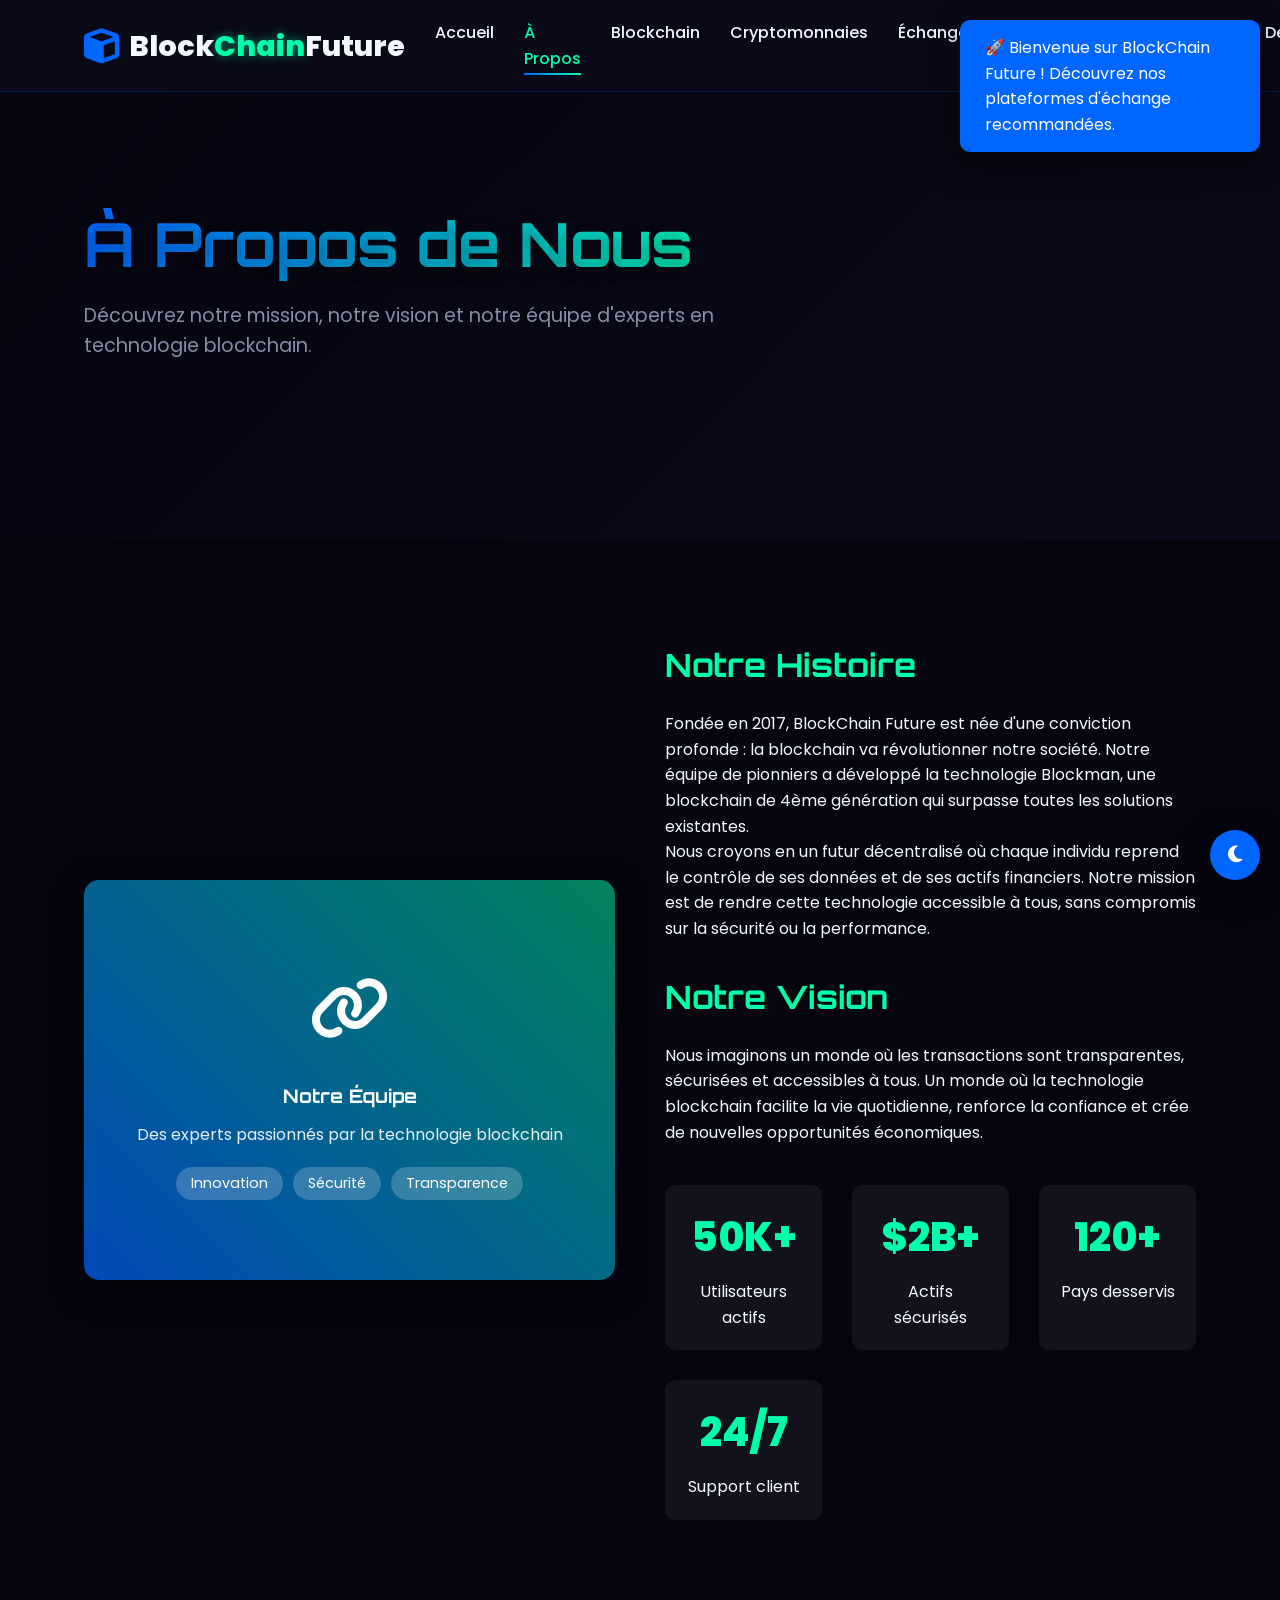
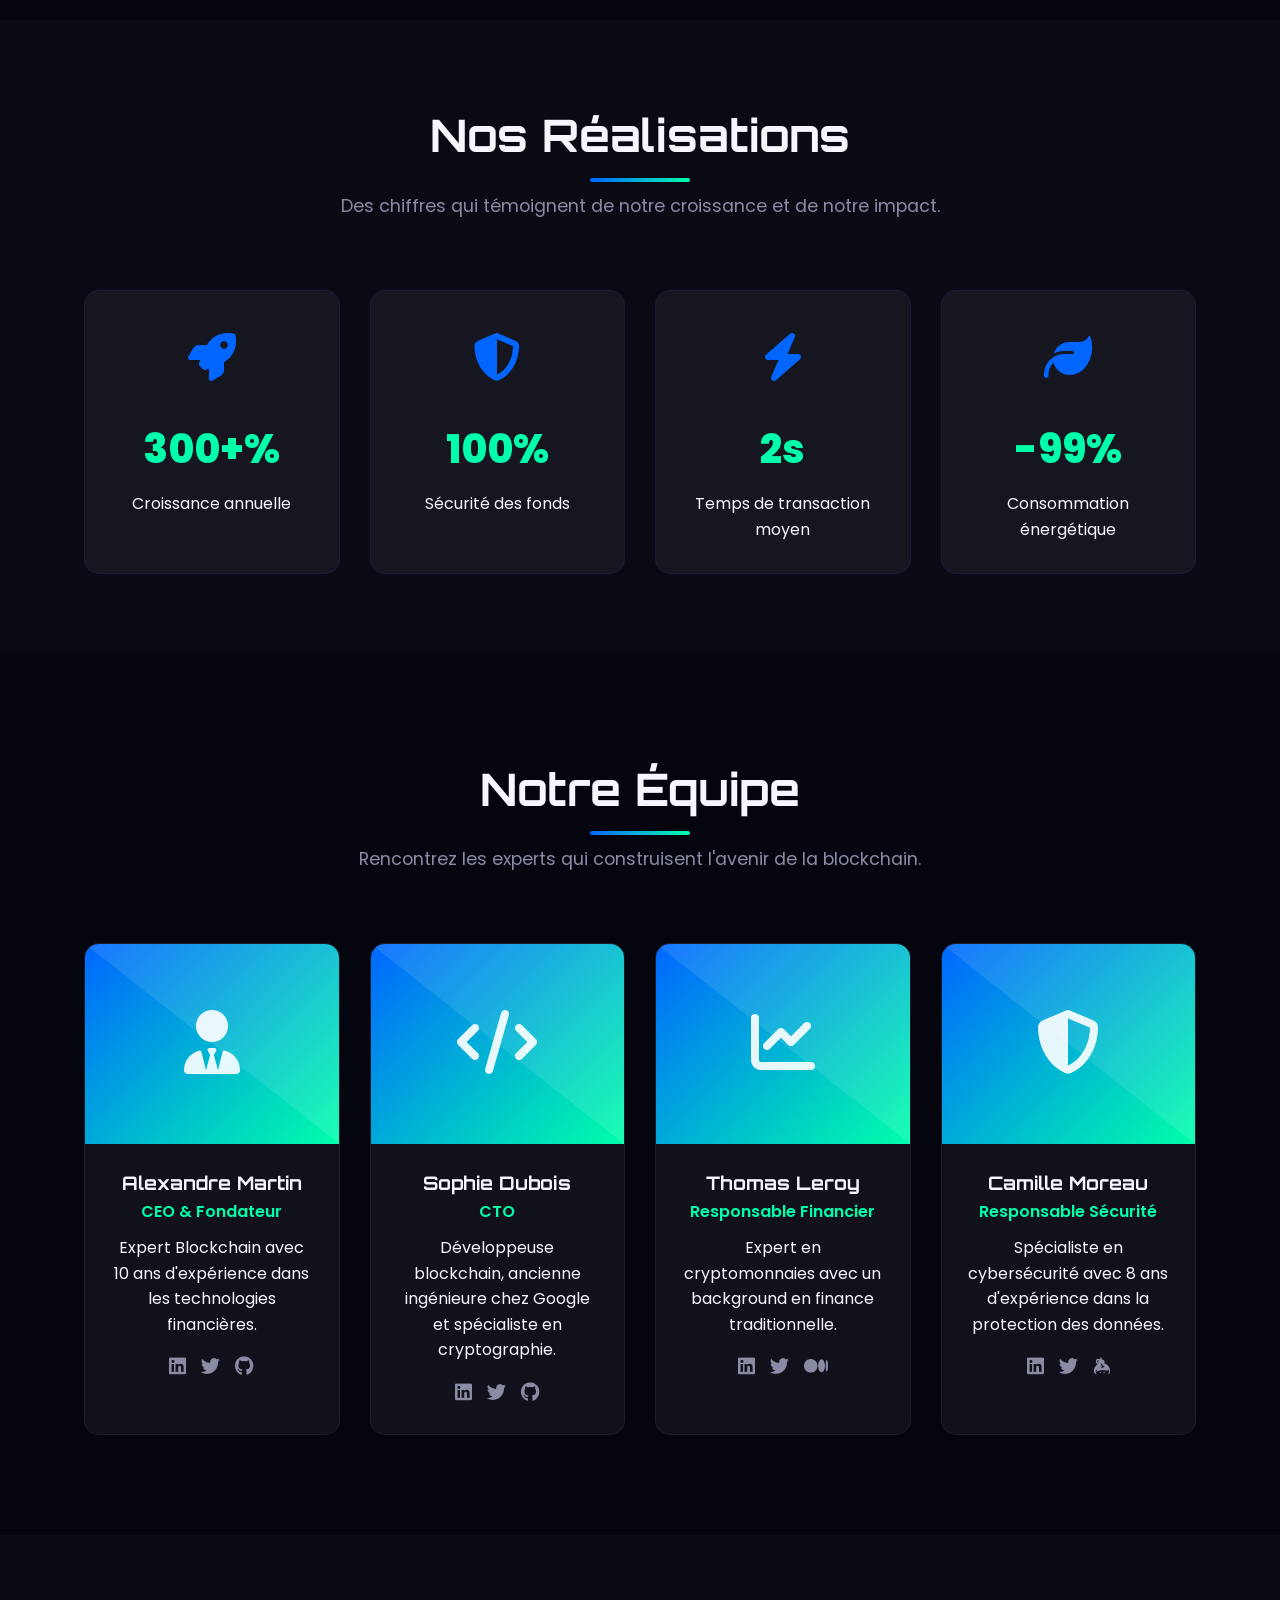
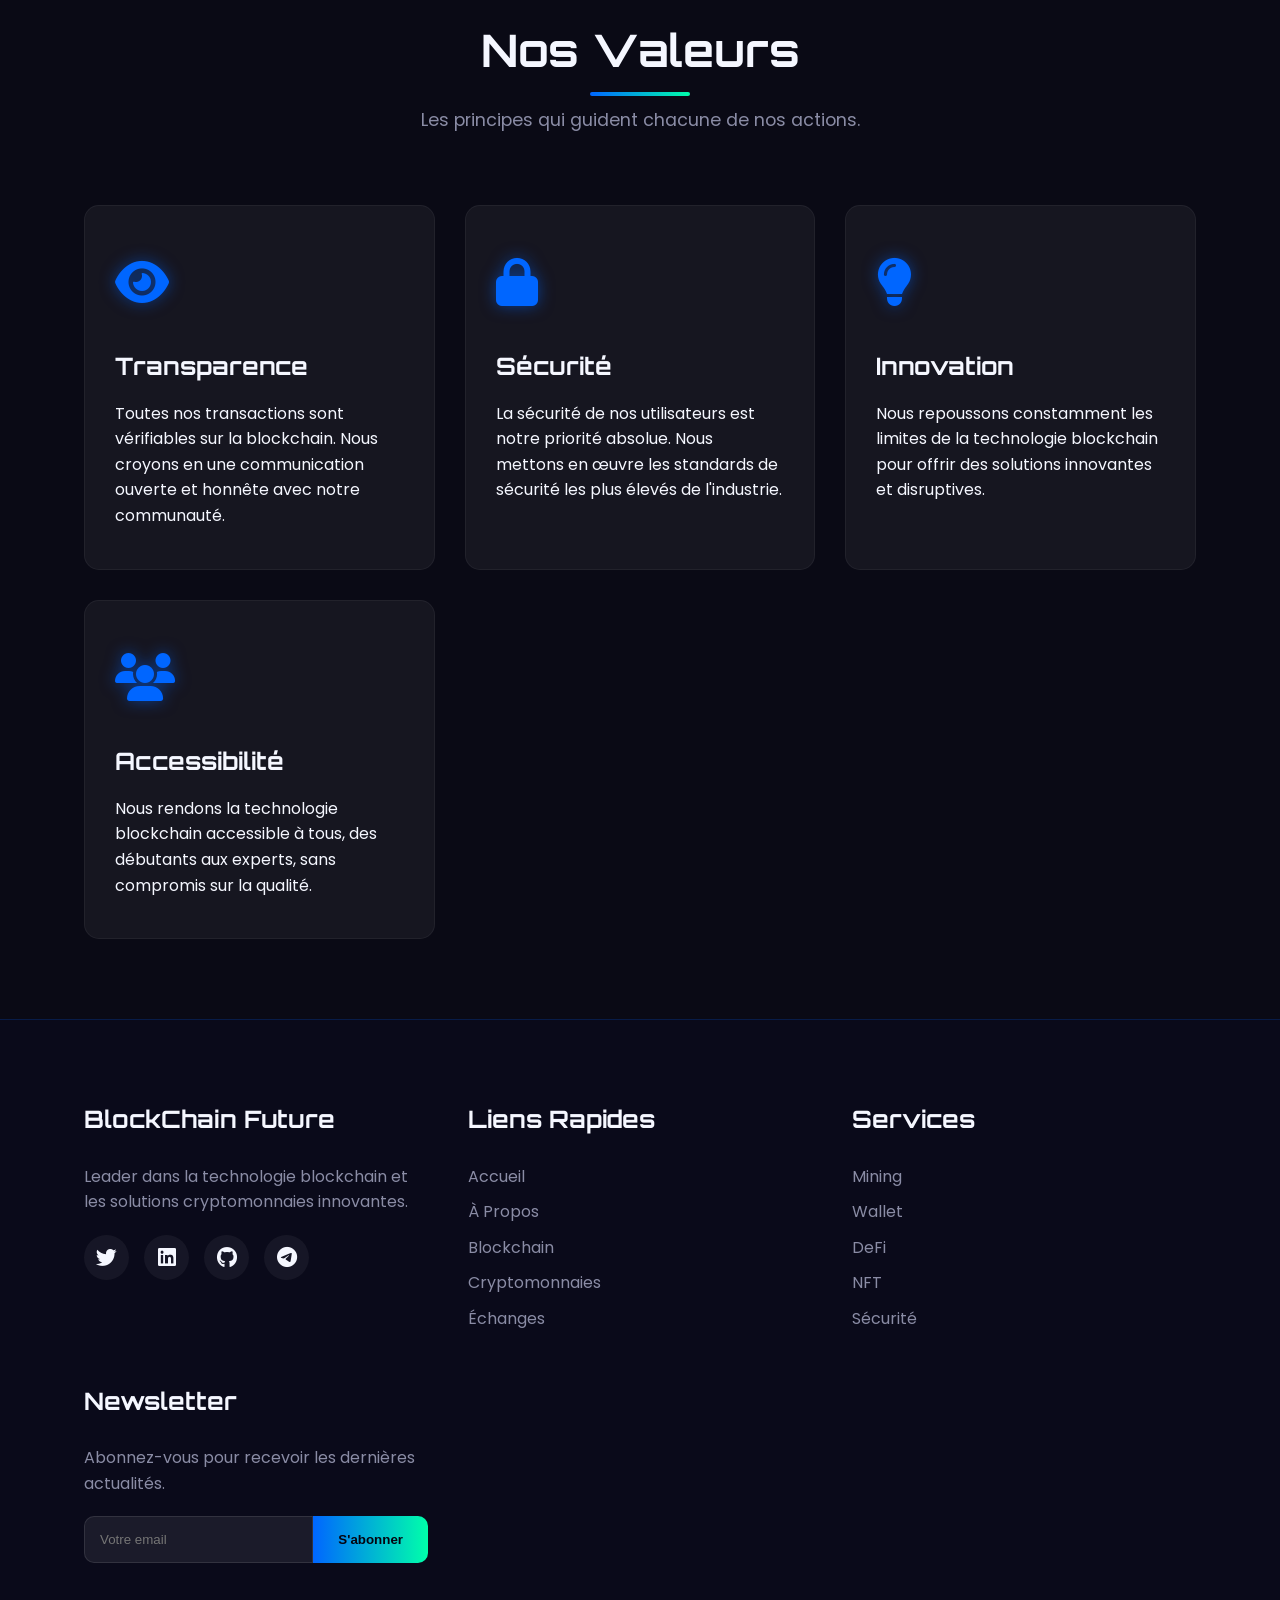
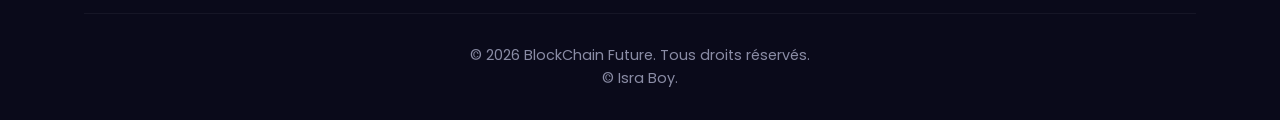
==== commit a4a4df35: "Add copyright notice for Isra Boy" ====
--- a/about.html
+++ b/about.html
@@ -465,6 +465,7 @@
             
             <div class="copyright">
                 <p>&copy; 2026 BlockChain Future. Tous droits réservés.</p>
+                  <p>&copy; Isra Boy.</p>
             </div>
         </div>
     </footer>
